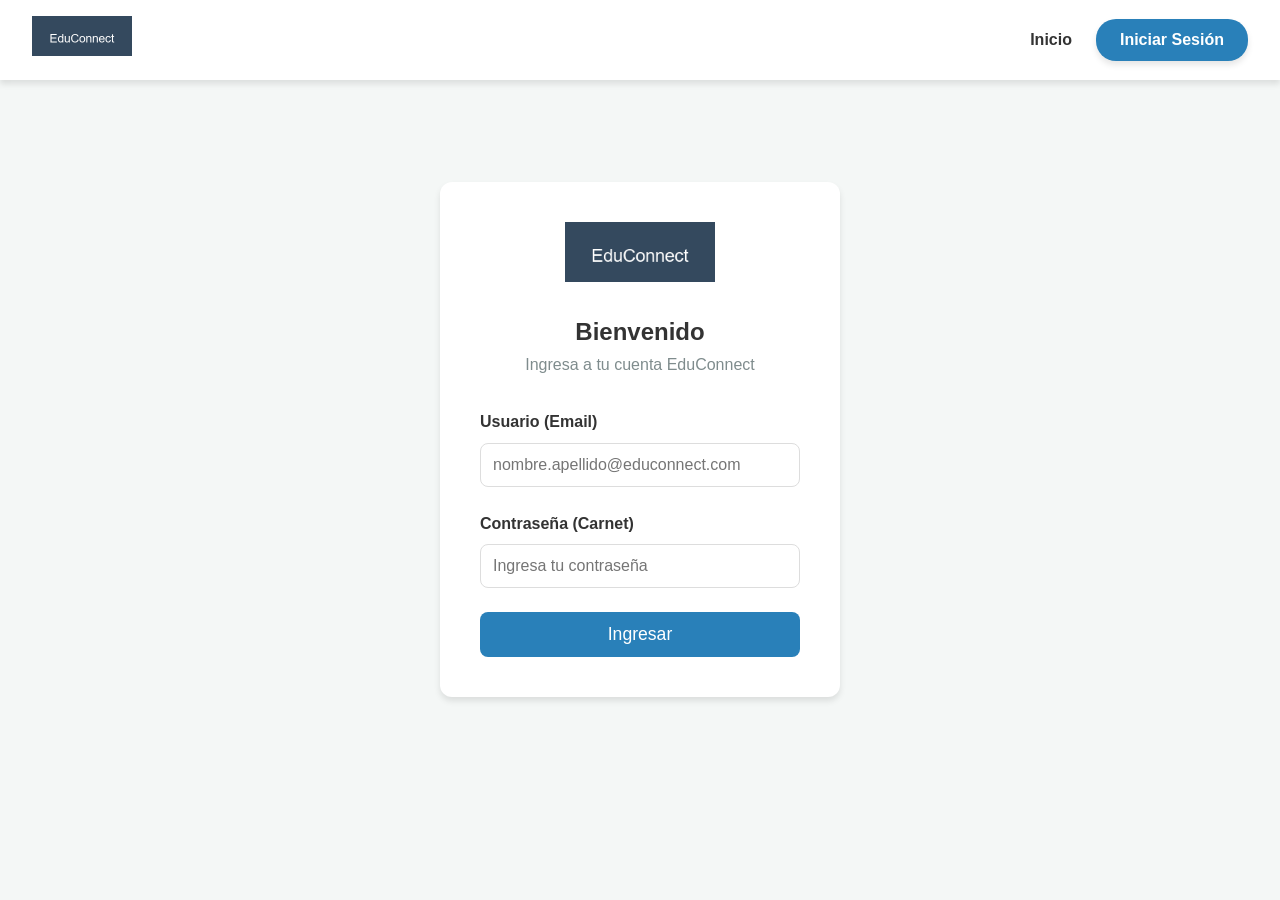
==== login.html @ fba543cd "Auto-Deploying modern Mobile-First UI" ====
<!DOCTYPE html>
<html lang="es">

<head>
    <meta charset="UTF-8">
    <meta name="viewport" content="width=device-width, initial-scale=1.0">
    <title>EduConnect Ruben - Login</title>
    <link rel="stylesheet" href="css/style.css">
    <style>
        .login-container {
            min-height: 80vh;
            display: flex;
            justify-content: center;
            align-items: center;
        }

        .login-box {
            background: var(--card-bg);
            padding: 2.5rem;
            border-radius: 12px;
            box-shadow: var(--shadow);
            width: 100%;
            max-width: 400px;
            text-align: center;
        }

        .login-box img {
            height: 60px;
            margin-bottom: 1.5rem;
        }

        .form-group {
            margin-bottom: 1.5rem;
            text-align: left;
        }

        .form-group label {
            display: block;
            margin-bottom: 0.5rem;
            font-weight: 600;
        }

        .form-group input {
            width: 100%;
            padding: 0.75rem;
            border: 1px solid #ddd;
            border-radius: 8px;
            font-size: 1rem;
        }

        .btn-submit {
            background-color: var(--primary-color);
            color: white;
            border: none;
            padding: 0.75rem;
            width: 100%;
            border-radius: 8px;
            font-size: 1.1rem;
            cursor: pointer;
            transition: var(--transition);
        }

        .btn-submit:hover {
            background-color: var(--primary-dark);
        }
    </style>
</head>

<body>
    <header class="navbar">
        <div class="logo">
            <a href="index.html">
                <img src="images/logo.png" alt="EduConnect Logo" class="logo-img"
                    onerror="this.src='https://placehold.co/200x80/34495e/FFF?text=EduConnect'">
            </a>
        </div>
        <nav class="nav-links">
            <a href="index.html">Inicio</a>
            <a href="login.html" class="btn-login active">Iniciar Sesión</a>
        </nav>
    </header>

    <main class="login-container">
        <div class="login-box">
            <img src="images/logo.png" alt="Logo" onerror="this.style.display='none'">
            <h2>Bienvenido</h2>
            <p style="color: var(--text-light); margin-bottom: 2rem;">Ingresa a tu cuenta EduConnect</p>

            <form id="login-form">
                <div class="form-group">
                    <label for="email">Usuario (Email)</label>
                    <input type="email" id="email" required placeholder="nombre.apellido@educonnect.com">
                </div>
                <div class="form-group">
                    <label for="password">Contraseña (Carnet)</label>
                    <input type="password" id="password" required placeholder="Ingresa tu contraseña">
                </div>
                <button type="submit" class="btn-submit">Ingresar</button>
            </form>
        </div>
    </main>

    <script src="js/api.js"></script>
    <script>
        document.getElementById("login-form").addEventListener("submit", async (e) => {
            e.preventDefault();
            const email = document.getElementById("email").value;
            const password = document.getElementById("password").value;

            try {
                const formData = new URLSearchParams();
                formData.append("username", email);
                formData.append("password", password);

                // When we implement backend, this will fetch token:
                /*
                const res = await fetch(API_URL + "/token", {
                    method: "POST",
                    headers: { "Content-Type": "application/x-www-form-urlencoded" },
                    body: formData
                });
                const data = await res.json();
                if(res.ok) {
                    localStorage.setItem("token", data.access_token);
                    localStorage.setItem("user", JSON.stringify(data.user));
                    if(data.user.rol === "administrador") window.location.href = "admin/dashboard.html";
                    else window.location.href = "student/dashboard.html";
                } else {
                    alert(data.detail);
                }
                */
                // For now, mock navigation to admin or student based on email
                if (email.includes("admin")) {
                    window.location.href = "admin/dashboard.html";
                } else {
                    window.location.href = "student/dashboard.html";
                }
            } catch (error) {
                console.error(error);
                alert("Error de conexión");
            }
        });
    </script>
</body>

</html>
---- css/style.css ----
:root {
    --primary-color: #2980b9;
    --primary-dark: #1b4f72;
    --secondary-color: #2ecc71;
    --background-color: #f4f7f6;
    --card-bg: #ffffff;
    --text-color: #333333;
    --text-light: #7f8c8d;
    --shadow: 0 4px 6px rgba(0, 0, 0, 0.1);
    --transition: all 0.3s ease;
}

* {
    margin: 0;
    padding: 0;
    box-sizing: border-box;
    font-family: 'Inter', sans-serif;
}

body {
    background-color: var(--background-color);
    color: var(--text-color);
    line-height: 1.6;
}

/* Navbar */
.navbar {
    display: flex;
    justify-content: space-between;
    align-items: center;
    background-color: var(--card-bg);
    padding: 1rem 2rem;
    box-shadow: var(--shadow);
    position: sticky;
    top: 0;
    z-index: 100;
}

.logo-img {
    height: 40px;
}

.nav-links {
    display: flex;
    gap: 1.5rem;
    align-items: center;
}

.nav-links a {
    text-decoration: none;
    color: var(--text-color);
    font-weight: 600;
    transition: var(--transition);
}

.nav-links a:hover {
    color: var(--primary-color);
}

.btn-login {
    background-color: var(--primary-color);
    color: #fff !important;
    padding: 0.5rem 1.5rem;
    border-radius: 20px;
    box-shadow: var(--shadow);
}

.btn-login:hover {
    background-color: var(--primary-dark);
}

/* Hero Section */
.hero {
    background: linear-gradient(135deg, var(--primary-color), var(--primary-dark));
    color: white;
    text-align: center;
    padding: 4rem 2rem;
}

.hero h1 {
    font-size: 2.5rem;
    margin-bottom: 1rem;
}

.hero p {
    font-size: 1.2rem;
    max-width: 600px;
    margin: 0 auto;
    opacity: 0.9;
}

/* Cards System */
.levels-section {
    padding: 3rem 2rem;
    max-width: 1200px;
    margin: 0 auto;
}

.level-container {
    margin-bottom: 3rem;
}

.level-header {
    display: flex;
    align-items: center;
    gap: 1rem;
    margin-bottom: 1.5rem;
    border-bottom: 2px solid var(--primary-color);
    padding-bottom: 0.5rem;
}

.level-header img {
    height: 50px;
    border-radius: 8px;
}

.modules-grid {
    display: grid;
    grid-template-columns: repeat(auto-fit, minmax(280px, 1fr));
    gap: 1.5rem;
}

.module-card {
    background: var(--card-bg);
    border-radius: 12px;
    overflow: hidden;
    box-shadow: var(--shadow);
    transition: var(--transition);
    cursor: pointer;
}

.module-card:hover {
    transform: translateY(-5px);
    box-shadow: 0 8px 15px rgba(0, 0, 0, 0.15);
}

.module-card img {
    width: 100%;
    height: 160px;
    object-fit: cover;
}

.module-info {
    padding: 1.5rem;
}

.module-info h3 {
    font-size: 1.1rem;
    margin-bottom: 0.5rem;
    color: var(--primary-color);
}

.module-info p {
    font-size: 0.9rem;
    color: var(--text-light);
}

/* Animations */
@keyframes fadeIn {
    from {
        opacity: 0;
        transform: translateY(10px);
    }

    to {
        opacity: 1;
        transform: translateY(0);
    }
}

.module-card {
    animation: fadeIn 0.5s ease forwards;
}

/* Responsive / Mobile Optimization */
@media screen and (max-width: 768px) {
    .navbar {
        flex-direction: column;
        gap: 1rem;
        padding: 1rem;
    }

    .nav-links {
        width: 100%;
        justify-content: space-between;
        gap: 0.5rem;
    }

    .nav-links span {
        font-size: 0.95rem;
        font-weight: 700;
    }

    .btn-login {
        padding: 0.4rem 1.2rem;
        font-size: 0.9rem;
    }

    h2 {
        font-size: 1.4rem;
    }

    .table-container {
        width: 100%;
        overflow-x: auto;
        -webkit-overflow-scrolling: touch;
        border-radius: 8px;
    }

    table {
        min-width: 600px;
        /* Evita que la tabla colapse en celulares */
    }

    /* Ajustes para contenedor principal de padding */
    .hero {
        padding: 2rem 1rem;
    }

    .hero h1 {
        font-size: 1.8rem;
    }

    main {
        padding: 1rem !important;
    }
}
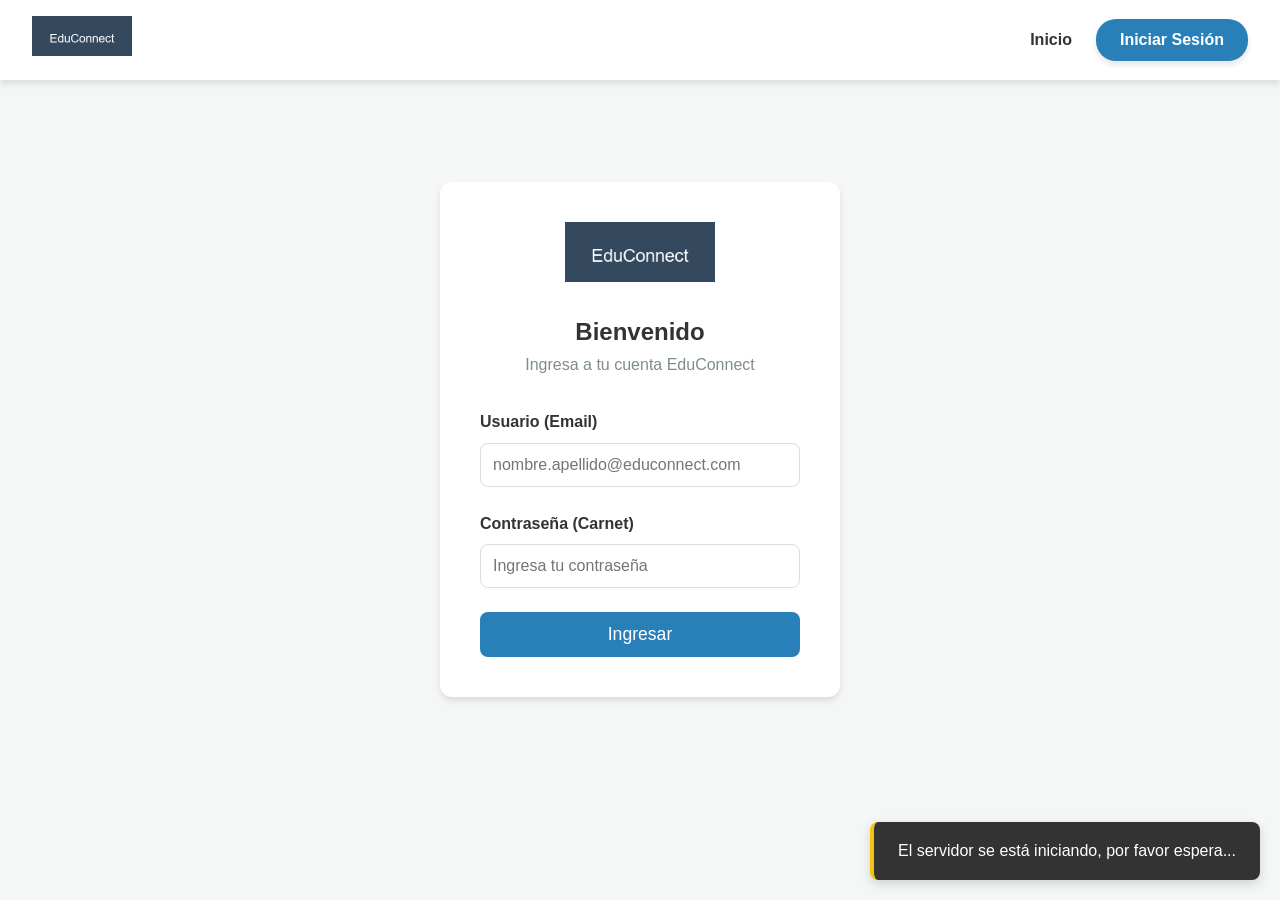
==== commit 5a127ca0: "Pro level UI: modern notifications and server health check" ====
--- a/login.html
+++ b/login.html
@@ -100,47 +100,88 @@
         </div>
     </main>
 
+    <div id="toast-container" class="toast-container"></div>
+
     <script src="js/api.js"></script>
     <script>
+        function showToast(message, type = 'error') {
+            const container = document.getElementById('toast-container');
+            const toast = document.createElement('div');
+            toast.className = `toast toast-${type}`;
+            toast.innerHTML = `<span>${message}</span>`;
+            container.appendChild(toast);
+            setTimeout(() => {
+                toast.style.animation = 'fadeOut 0.5s ease forwards';
+                setTimeout(() => toast.remove(), 500);
+            }, 4000);
+        }
+
+        // Health check on load
+        window.addEventListener('load', async () => {
+            try {
+                const res = await fetch(API_URL + "/");
+                if (res.ok) {
+                    console.log("Backend online");
+                }
+            } catch (e) {
+                showToast("El servidor se está iniciando, por favor espera...", "warning");
+            }
+        });
+
         document.getElementById("login-form").addEventListener("submit", async (e) => {
             e.preventDefault();
             const email = document.getElementById("email").value;
             const password = document.getElementById("password").value;
+            const btn = e.target.querySelector('button');
+
+            const originalText = btn.textContent;
+            btn.textContent = "Verificando...";
+            btn.disabled = true;
 
             try {
                 const formData = new URLSearchParams();
                 formData.append("username", email);
                 formData.append("password", password);
 
-                // When we implement backend, this will fetch token:
-                /*
-                const res = await fetch(API_URL + "/token", {
+                const res = await fetch(API_URL + "/auth/login", {
                     method: "POST",
                     headers: { "Content-Type": "application/x-www-form-urlencoded" },
                     body: formData
                 });
+
                 const data = await res.json();
-                if(res.ok) {
+
+                if (res.ok) {
+                    showToast("¡Bienvenido! Redirigiendo...", "success");
                     localStorage.setItem("token", data.access_token);
-                    localStorage.setItem("user", JSON.stringify(data.user));
-                    if(data.user.rol === "administrador") window.location.href = "admin/dashboard.html";
-                    else window.location.href = "student/dashboard.html";
+                    localStorage.setItem("user", JSON.stringify({
+                        nombre: data.nombre,
+                        rol: data.rol,
+                        nivel_asignado: data.nivel_asignado
+                    }));
+
+                    setTimeout(() => {
+                        if (data.rol === "administrador") {
+                            window.location.href = "admin/dashboard.html";
+                        } else if (data.rol === "profesor") {
+                            window.location.href = "profesor/dashboard.html";
+                        } else {
+                            window.location.href = "student/dashboard.html";
+                        }
+                    }, 1000);
                 } else {
-                    alert(data.detail);
-                }
-                */
-                // For now, mock navigation to admin or student based on email
-                if (email.includes("admin")) {
-                    window.location.href = "admin/dashboard.html";
-                } else {
-                    window.location.href = "student/dashboard.html";
+                    showToast(data.detail || "Error al iniciar sesión", "error");
                 }
             } catch (error) {
                 console.error(error);
-                alert("Error de conexión");
+                showToast("Error de conexión con el servidor", "error");
+            } finally {
+                btn.textContent = originalText;
+                btn.disabled = false;
             }
         });
     </script>
+
 </body>
 
 </html>
--- a/css/style.css
+++ b/css/style.css
@@ -224,4 +224,57 @@
     main {
         padding: 1rem !important;
     }
+}
+
+/* Toasts / Notifications */
+.toast-container {
+    position: fixed;
+    bottom: 20px;
+    right: 20px;
+    z-index: 1000;
+}
+
+.toast {
+    background-color: #333;
+    color: #fff;
+    padding: 1rem 1.5rem;
+    border-radius: 8px;
+    margin-top: 10px;
+    box-shadow: 0 4px 12px rgba(0, 0, 0, 0.15);
+    display: flex;
+    align-items: center;
+    gap: 0.75rem;
+    animation: slideIn 0.3s ease forwards;
+    min-width: 300px;
+}
+
+.toast-success {
+    border-left: 4px solid var(--secondary-color);
+}
+
+.toast-error {
+    border-left: 4px solid #e74c3c;
+}
+
+.toast-warning {
+    border-left: 4px solid #f1c40f;
+}
+
+@keyframes slideIn {
+    from {
+        transform: translateX(100%);
+        opacity: 0;
+    }
+
+    to {
+        transform: translateX(0);
+        opacity: 1;
+    }
+}
+
+@keyframes fadeOut {
+    to {
+        opacity: 0;
+        transform: translateY(10px);
+    }
 }
